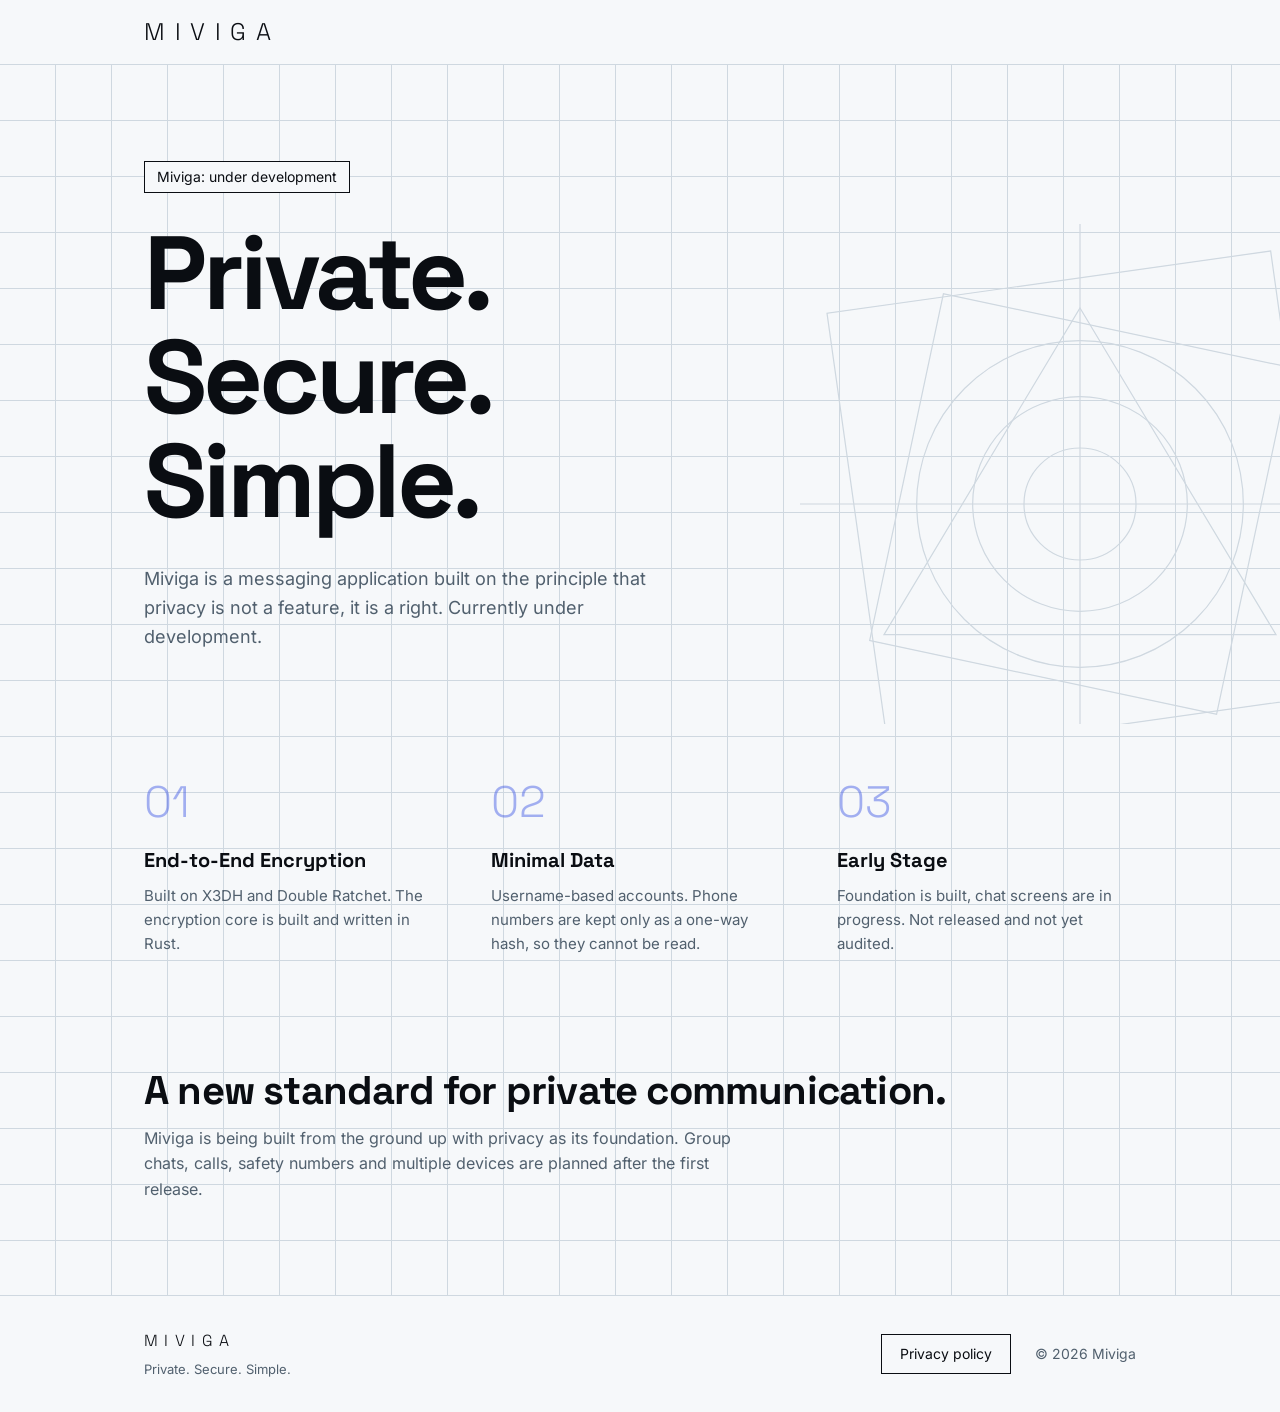
==== index.html @ 73d8e9f7 "Add Miviga coming soon page" ====
<!DOCTYPE html>
<html lang="en">
<head>
<meta charset="utf-8">
<meta name="viewport" content="width=device-width, initial-scale=1">
<title>Miviga: private messaging, in development</title>
<meta name="description" content="Miviga is a messaging application built on the principle that privacy is not a feature, it is a right. Currently under development.">
<link rel="icon" href="data:image/svg+xml,<svg xmlns=%22http://www.w3.org/2000/svg%22 viewBox=%220 0 100 100%22><text y=%22.9em%22 font-size=%2290%22>M</text></svg>">
<link rel="preload" href="fonts/space-grotesk.woff2" as="font" type="font/woff2" crossorigin>
<link rel="stylesheet" href="style.css">
</head>
<body>
<header><div class="wrap"><a class="logo" href="/">MIVIGA</a></div></header>
<main>
<div class="hero-bg">
<svg viewBox="0 0 600 600" aria-hidden="true">
<circle cx="300" cy="300" r="60"/><circle cx="300" cy="300" r="115"/><circle cx="300" cy="300" r="175"/>
<rect x="110" y="110" width="380" height="380" transform="rotate(12 300 300)"/>
<rect x="60" y="60" width="480" height="480" transform="rotate(-8 300 300)"/>
<path d="M300 90 L510 440 L90 440 Z"/>
<line x1="300" y1="0" x2="300" y2="600"/><line x1="0" y1="300" x2="600" y2="300"/>
</svg>
<div class="wrap hero">
<p class="badge">Miviga: under development</p>
<h1>Private.<br>Secure.<br>Simple.</h1>
<p class="lead">Miviga is a messaging application built on the principle that privacy is not a feature, it is a right. Currently under development.</p>
</div>
</div>

<section><div class="wrap">
<div class="cols">
<div class="col"><p class="num">01</p><h3>End-to-End Encryption</h3><p class="d">Built on X3DH and Double Ratchet. The encryption core is built and written in Rust.</p></div>
<div class="col"><p class="num">02</p><h3>Minimal Data</h3><p class="d">Username-based accounts. Phone numbers are kept only as a one-way hash, so they cannot be read.</p></div>
<div class="col"><p class="num">03</p><h3>Early Stage</h3><p class="d">Foundation is built, chat screens are in progress. Not released and not yet audited.</p></div>
</div>
</div></section>

<section><div class="wrap">
<h2>A new standard for private communication.</h2>
<p class="sub">Miviga is being built from the ground up with privacy as its foundation. Group chats, calls, safety numbers and multiple devices are planned after the first release.</p>
</div></section>
</main>
<footer><div class="wrap">
<div><a class="logo" href="/">MIVIGA</a><p class="foot-tag">Private. Secure. Simple.</p></div>
<span><a class="btn" href="privacy.html">Privacy policy</a> © 2026 Miviga</span>
</div></footer>
</body>
</html>
---- style.css ----
@font-face{font-family:"Inter";src:url(fonts/inter.woff2) format("woff2");font-weight:100 900;font-display:swap}
@font-face{font-family:"Space Grotesk";src:url(fonts/space-grotesk.woff2) format("woff2");font-weight:300 700;font-display:swap}
:root{--bg:#f6f8fa;--ink:#0a0d12;--muted:#51606e;--line:#cfd8e0;--accent:#3B55E6;--f:"Inter","Segoe UI",Arial,system-ui,sans-serif;--d:"Space Grotesk","Inter","Segoe UI",Arial,sans-serif;color-scheme:light}
*{box-sizing:border-box}
body{margin:0;background:var(--bg);color:var(--ink);font-family:var(--f);line-height:1.6}
.wrap{max-width:1040px;margin:0 auto;padding:0 24px}
header{border-bottom:1px solid var(--line);background:var(--bg)}
header .wrap{display:flex;align-items:center;height:64px}
.logo{font-family:var(--d);font-weight:300;font-size:24px;letter-spacing:.4em;color:var(--ink);text-decoration:none}
a{color:var(--accent)}
a:focus-visible{outline:2px solid var(--accent);outline-offset:3px}
main{background-image:linear-gradient(var(--line) 1px,transparent 1px),linear-gradient(90deg,var(--line) 1px,transparent 1px);background-size:56px 56px;background-position:-1px -1px;overflow:hidden}
.hero-bg{position:relative;overflow:hidden}
.hero-bg svg{position:absolute;right:-80px;bottom:-60px;width:560px;height:560px;fill:none;stroke:var(--line);stroke-width:1.3;pointer-events:none}
.hero{position:relative;padding:96px 24px 72px}
h1{font-family:var(--d);font-size:clamp(48px,10vw,104px);line-height:1;letter-spacing:-.04em;margin:0 0 32px;font-weight:700}
.lead{max-width:560px;font-size:18px;color:var(--muted);margin:0}
.badge{display:inline-block;border:1px solid var(--ink);padding:4px 12px;font-size:14px;margin:0 0 28px;background:var(--bg)}
section{padding:56px 0}
h2{font-family:var(--d);font-size:clamp(28px,4vw,40px);letter-spacing:-.02em;line-height:1.15;margin:0 0 12px}
.sub{color:var(--muted);max-width:620px;margin:0 0 36px}
.cols{display:grid;grid-template-columns:repeat(3,1fr);gap:48px}
.col h3{font-family:var(--d);margin:0 0 8px;font-size:20px}
.num{font-family:var(--d);font-size:44px;font-weight:300;line-height:1;margin:0 0 20px;color:var(--accent);opacity:.45}
.col .d{color:var(--muted);font-size:15px;margin:0}
footer{border-top:1px solid var(--line);padding:32px 0;color:var(--muted);font-size:14px;background:var(--bg)}
footer .wrap{display:flex;flex-wrap:wrap;gap:16px;justify-content:space-between;align-items:center}
footer .wrap>span{display:flex;align-items:center;flex-wrap:wrap;gap:8px}
footer .logo{font-size:16px}
.foot-tag{font-size:13px;margin:6px 0 0;color:var(--muted)}
.btn{display:inline-block;border:1px solid var(--ink);color:var(--ink);text-decoration:none;padding:8px 18px;font-size:14px;margin-right:16px;background:var(--bg)}
.btn:hover{background:var(--ink);color:var(--bg)}
.btn:focus-visible{outline:2px solid var(--accent);outline-offset:3px}
.doc{padding:64px 24px;max-width:720px}
.doc h1{font-size:clamp(34px,6vw,52px);letter-spacing:-.03em;margin-bottom:8px}
.doc h2{font-size:22px;margin:36px 0 8px}
.doc p,.doc li{color:var(--muted)}
@media (max-width:760px){.cols{grid-template-columns:1fr;gap:32px}.hero{padding:56px 24px 48px}.hero-bg svg{width:360px;height:360px;right:-100px}}
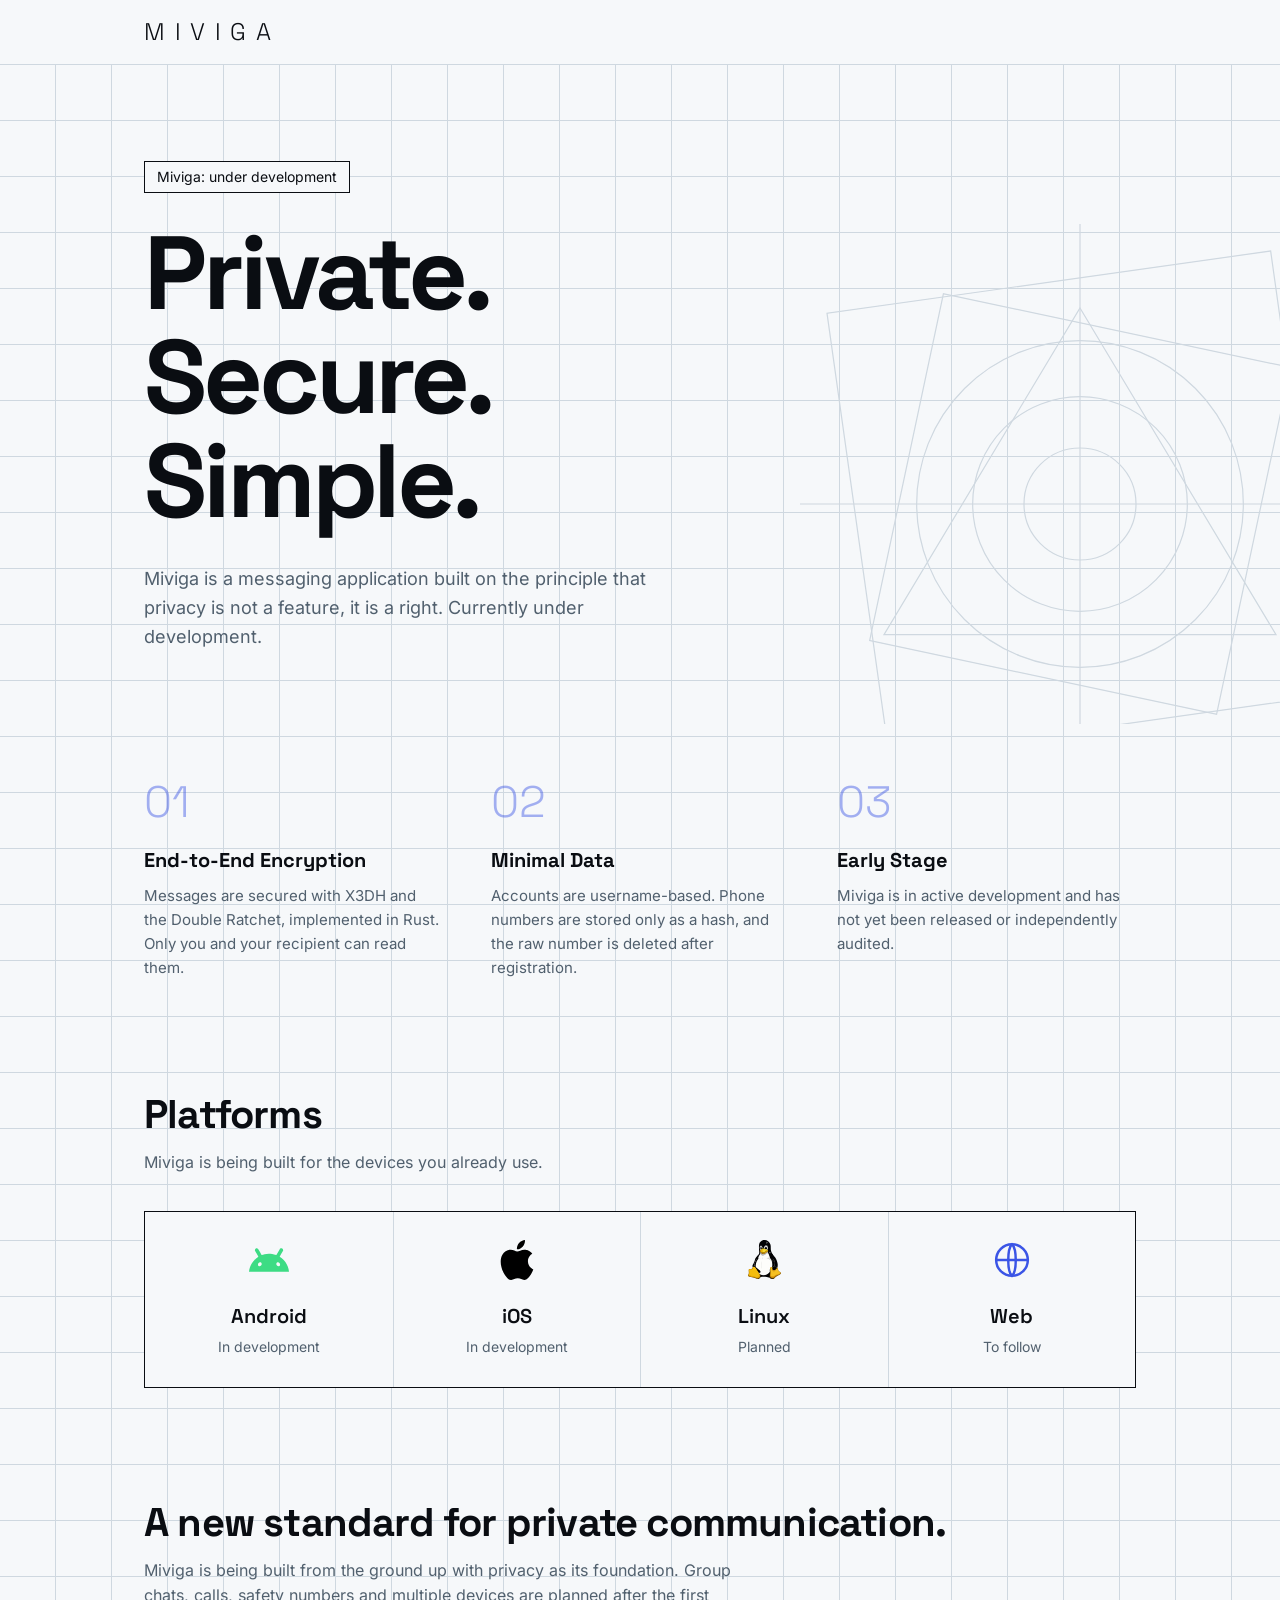
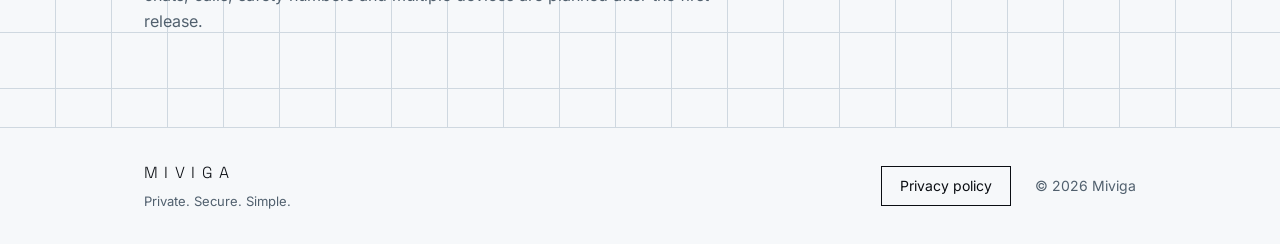
==== commit 9b21c1f3: "Miviga website" ====
--- a/index.html
+++ b/index.html
@@ -29,10 +29,33 @@
 
 <section><div class="wrap">
 <div class="cols">
-<div class="col"><p class="num">01</p><h3>End-to-End Encryption</h3><p class="d">Built on X3DH and Double Ratchet. The encryption core is built and written in Rust.</p></div>
-<div class="col"><p class="num">02</p><h3>Minimal Data</h3><p class="d">Username-based accounts. Phone numbers are kept only as a one-way hash, so they cannot be read.</p></div>
-<div class="col"><p class="num">03</p><h3>Early Stage</h3><p class="d">Foundation is built, chat screens are in progress. Not released and not yet audited.</p></div>
+<div class="col"><p class="num">01</p><h3>End-to-End Encryption</h3><p class="d">Messages are secured with X3DH and the Double Ratchet, implemented in Rust. Only you and your recipient can read them.</p></div>
+<div class="col"><p class="num">02</p><h3>Minimal Data</h3><p class="d">Accounts are username-based. Phone numbers are stored only as a hash, and the raw number is deleted after registration.</p></div>
+<div class="col"><p class="num">03</p><h3>Early Stage</h3><p class="d">Miviga is in active development and has not yet been released or independently audited.</p></div>
 </div>
+</div></section>
+
+<section><div class="wrap">
+<h2>Platforms</h2>
+<p class="sub">Miviga is being built for the devices you already use.</p>
+<ul class="platforms">
+<li>
+<svg class="android" viewBox="0 0 24 24" role="img" aria-label="Android"><path d="M18.4395 5.5586c-.675 1.1664-1.352 2.3318-2.0274 3.498-.0366-.0155-.0742-.0286-.1113-.043-1.8249-.6957-3.484-.8-4.42-.787-1.8551.0185-3.3544.4643-4.2597.8203-.084-.1494-1.7526-3.021-2.0215-3.4864a1.1451 1.1451 0 0 0-.1406-.1914c-.3312-.364-.9054-.4859-1.379-.203-.475.282-.7136.9361-.3886 1.5019 1.9466 3.3696-.0966-.2158 1.9473 3.3593.0172.031-.4946.2642-1.3926 1.0177C2.8987 12.176.452 14.772 0 18.9902h24c-.119-1.1108-.3686-2.099-.7461-3.0683-.7438-1.9118-1.8435-3.2928-2.7402-4.1836a12.1048 12.1048 0 0 0-2.1309-1.6875c.6594-1.122 1.312-2.2559 1.9649-3.3848.2077-.3615.1886-.7956-.0079-1.1191a1.1001 1.1001 0 0 0-.8515-.5332c-.5225-.0536-.9392.3128-1.0488.5449zm-.0391 8.461c.3944.5926.324 1.3306-.1563 1.6503-.4799.3197-1.188.0985-1.582-.4941-.3944-.5927-.324-1.3307.1563-1.6504.4727-.315 1.1812-.1086 1.582.4941zM7.207 13.5273c.4803.3197.5506 1.0577.1563 1.6504-.394.5926-1.1038.8138-1.584.4941-.48-.3197-.5503-1.0577-.1563-1.6504.4008-.6021 1.1087-.8106 1.584-.4941z"/></svg>
+<span class="p-name">Android</span><span class="p-status">In development</span>
+</li>
+<li>
+<svg class="apple" viewBox="0 0 24 24" role="img" aria-label="iOS"><path d="M12.152 6.896c-.948 0-2.415-1.078-3.96-1.04-2.04.027-3.91 1.183-4.961 3.014-2.117 3.675-.546 9.103 1.519 12.09 1.013 1.454 2.208 3.09 3.792 3.039 1.52-.065 2.09-.987 3.935-.987 1.831 0 2.35.987 3.96.948 1.637-.026 2.676-1.48 3.676-2.948 1.156-1.688 1.636-3.325 1.662-3.415-.039-.013-3.182-1.221-3.22-4.857-.026-3.04 2.48-4.494 2.597-4.559-1.429-2.09-3.623-2.324-4.39-2.376-2-.156-3.675 1.09-4.61 1.09zM15.53 3.83c.843-1.012 1.4-2.427 1.245-3.83-1.207.052-2.662.805-3.532 1.818-.78.896-1.454 2.338-1.273 3.714 1.338.104 2.715-.688 3.559-1.701"/></svg>
+<span class="p-name">iOS</span><span class="p-status">In development</span>
+</li>
+<li>
+<img class="tux" src="[data-uri]" alt="Linux" width="34" height="40">
+<span class="p-name">Linux</span><span class="p-status">Planned</span>
+</li>
+<li class="later">
+<svg class="stroke" viewBox="0 0 24 24" role="img" aria-label="Web"><circle cx="12" cy="12" r="9.5"/><path d="M2.5 12h19M12 2.5c3 3 3 16.5 0 19M12 2.5c-3 3-3 16.5 0 19"/></svg>
+<span class="p-name">Web</span><span class="p-status">To follow</span>
+</li>
+</ul>
 </div></section>
 
 <section><div class="wrap">
--- a/style.css
+++ b/style.css
@@ -23,6 +23,16 @@
 .col h3{font-family:var(--d);margin:0 0 8px;font-size:20px}
 .num{font-family:var(--d);font-size:44px;font-weight:300;line-height:1;margin:0 0 20px;color:var(--accent);opacity:.45}
 .col .d{color:var(--muted);font-size:15px;margin:0}
+.platforms{list-style:none;margin:0;padding:0;display:grid;grid-template-columns:repeat(4,1fr);border:1px solid var(--ink);background:var(--bg)}
+.platforms li{display:flex;flex-direction:column;align-items:center;text-align:center;gap:4px;padding:28px 24px;border-left:1px solid var(--line)}
+.platforms li:first-child{border-left:0}
+.platforms svg,.platforms img{width:40px;height:40px;margin-bottom:16px}
+.platforms img.tux{width:auto;height:40px}
+.platforms svg.android{fill:#3DDC84}
+.platforms svg.apple{fill:#000}
+.platforms svg.stroke{fill:none;stroke:var(--accent);stroke-width:1.5;stroke-linecap:round}
+.p-name{font-family:var(--d);font-size:20px;font-weight:600}
+.p-status{font-size:14px;color:var(--muted)}
 footer{border-top:1px solid var(--line);padding:32px 0;color:var(--muted);font-size:14px;background:var(--bg)}
 footer .wrap{display:flex;flex-wrap:wrap;gap:16px;justify-content:space-between;align-items:center}
 footer .wrap>span{display:flex;align-items:center;flex-wrap:wrap;gap:8px}
@@ -35,4 +45,4 @@
 .doc h1{font-size:clamp(34px,6vw,52px);letter-spacing:-.03em;margin-bottom:8px}
 .doc h2{font-size:22px;margin:36px 0 8px}
 .doc p,.doc li{color:var(--muted)}
-@media (max-width:760px){.cols{grid-template-columns:1fr;gap:32px}.hero{padding:56px 24px 48px}.hero-bg svg{width:360px;height:360px;right:-100px}}+@media (max-width:760px){.cols{grid-template-columns:1fr;gap:32px}.hero{padding:56px 24px 48px}.hero-bg svg{width:360px;height:360px;right:-100px}.platforms{grid-template-columns:repeat(2,1fr)}.platforms li:nth-child(odd){border-left:0}.platforms li:nth-child(n+3){border-top:1px solid var(--line)}}.doc a{text-decoration:none}
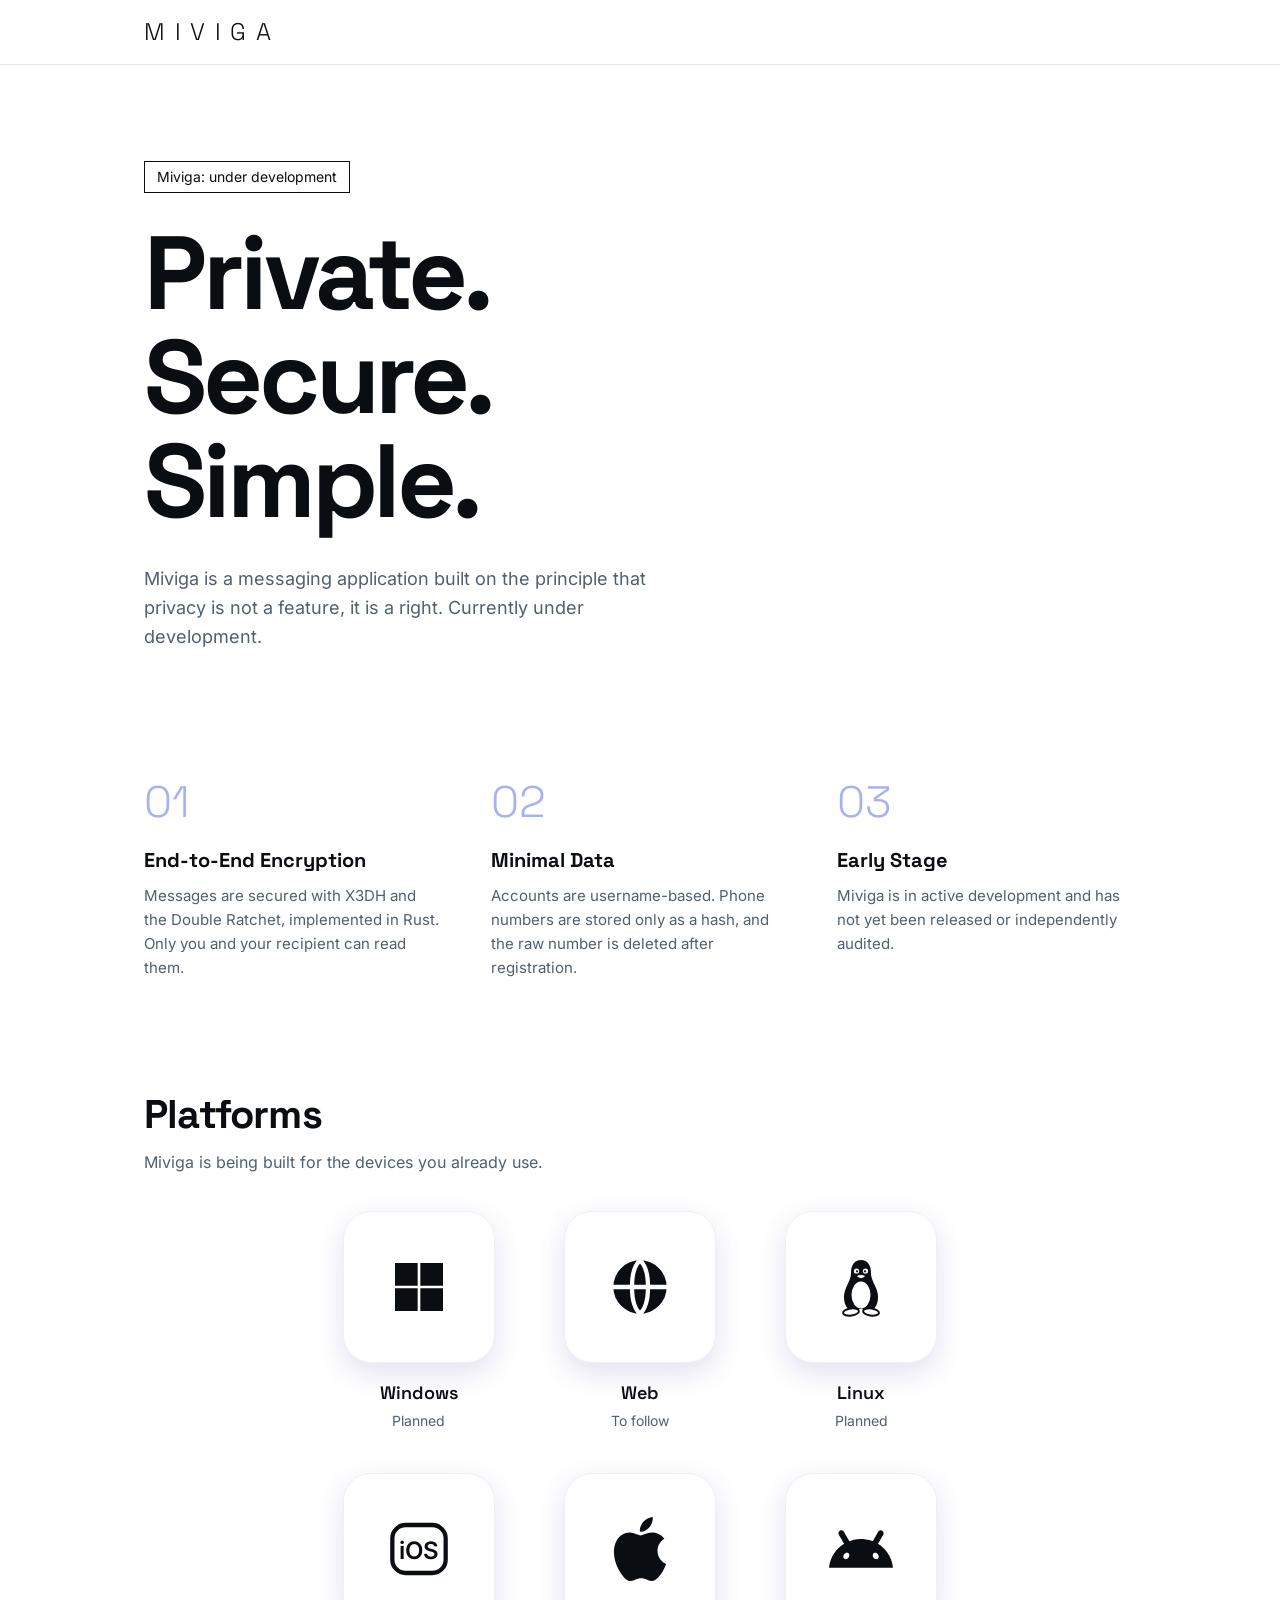
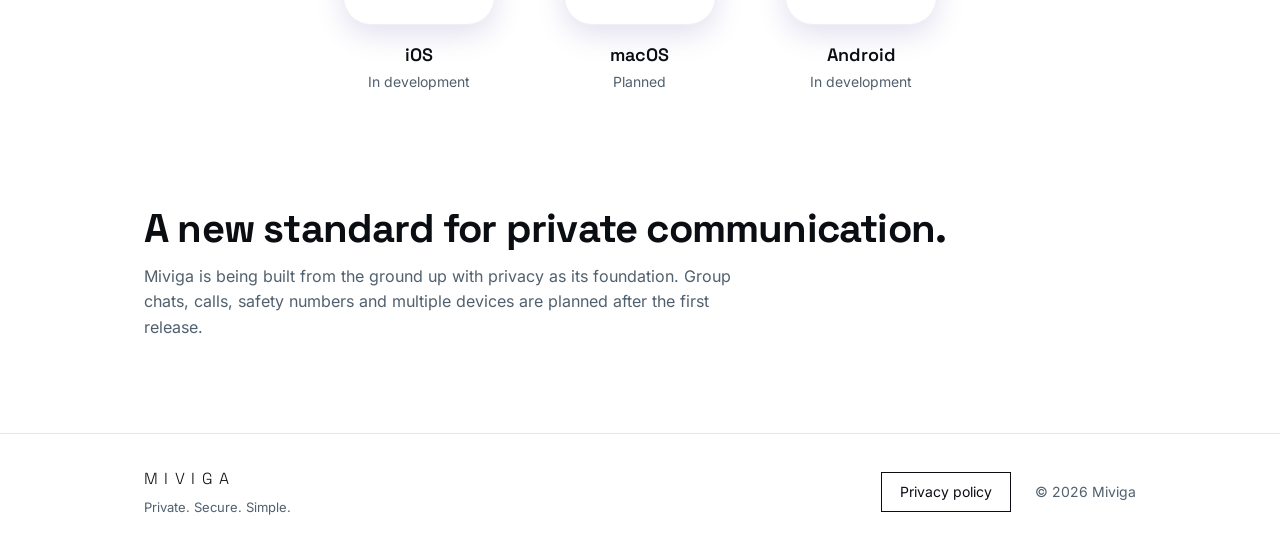
==== commit e4fa3ded: "Update platforms section, dark/light mode" ====
--- a/index.html
+++ b/index.html
@@ -13,13 +13,6 @@
 <header><div class="wrap"><a class="logo" href="/">MIVIGA</a></div></header>
 <main>
 <div class="hero-bg">
-<svg viewBox="0 0 600 600" aria-hidden="true">
-<circle cx="300" cy="300" r="60"/><circle cx="300" cy="300" r="115"/><circle cx="300" cy="300" r="175"/>
-<rect x="110" y="110" width="380" height="380" transform="rotate(12 300 300)"/>
-<rect x="60" y="60" width="480" height="480" transform="rotate(-8 300 300)"/>
-<path d="M300 90 L510 440 L90 440 Z"/>
-<line x1="300" y1="0" x2="300" y2="600"/><line x1="0" y1="300" x2="600" y2="300"/>
-</svg>
 <div class="wrap hero">
 <p class="badge">Miviga: under development</p>
 <h1>Private.<br>Secure.<br>Simple.</h1>
@@ -40,20 +33,38 @@
 <p class="sub">Miviga is being built for the devices you already use.</p>
 <ul class="platforms">
 <li>
-<svg class="android" viewBox="0 0 24 24" role="img" aria-label="Android"><path d="M18.4395 5.5586c-.675 1.1664-1.352 2.3318-2.0274 3.498-.0366-.0155-.0742-.0286-.1113-.043-1.8249-.6957-3.484-.8-4.42-.787-1.8551.0185-3.3544.4643-4.2597.8203-.084-.1494-1.7526-3.021-2.0215-3.4864a1.1451 1.1451 0 0 0-.1406-.1914c-.3312-.364-.9054-.4859-1.379-.203-.475.282-.7136.9361-.3886 1.5019 1.9466 3.3696-.0966-.2158 1.9473 3.3593.0172.031-.4946.2642-1.3926 1.0177C2.8987 12.176.452 14.772 0 18.9902h24c-.119-1.1108-.3686-2.099-.7461-3.0683-.7438-1.9118-1.8435-3.2928-2.7402-4.1836a12.1048 12.1048 0 0 0-2.1309-1.6875c.6594-1.122 1.312-2.2559 1.9649-3.3848.2077-.3615.1886-.7956-.0079-1.1191a1.1001 1.1001 0 0 0-.8515-.5332c-.5225-.0536-.9392.3128-1.0488.5449zm-.0391 8.461c.3944.5926.324 1.3306-.1563 1.6503-.4799.3197-1.188.0985-1.582-.4941-.3944-.5927-.324-1.3307.1563-1.6504.4727-.315 1.1812-.1086 1.582.4941zM7.207 13.5273c.4803.3197.5506 1.0577.1563 1.6504-.394.5926-1.1038.8138-1.584.4941-.48-.3197-.5503-1.0577-.1563-1.6504.4008-.6021 1.1087-.8106 1.584-.4941z"/></svg>
-<span class="p-name">Android</span><span class="p-status">In development</span>
+<div class="tile"><svg viewBox="0 0 24 24" role="img" aria-label="Windows"><path d="M3 3h8.5v8.5H3zM12.5 3H21v8.5h-8.5zM3 12.5h8.5V21H3zM12.5 12.5H21V21h-8.5z"/></svg></div>
+<span class="p-name">Windows</span><span class="p-status">Planned</span>
 </li>
 <li>
-<svg class="apple" viewBox="0 0 24 24" role="img" aria-label="iOS"><path d="M12.152 6.896c-.948 0-2.415-1.078-3.96-1.04-2.04.027-3.91 1.183-4.961 3.014-2.117 3.675-.546 9.103 1.519 12.09 1.013 1.454 2.208 3.09 3.792 3.039 1.52-.065 2.09-.987 3.935-.987 1.831 0 2.35.987 3.96.948 1.637-.026 2.676-1.48 3.676-2.948 1.156-1.688 1.636-3.325 1.662-3.415-.039-.013-3.182-1.221-3.22-4.857-.026-3.04 2.48-4.494 2.597-4.559-1.429-2.09-3.623-2.324-4.39-2.376-2-.156-3.675 1.09-4.61 1.09zM15.53 3.83c.843-1.012 1.4-2.427 1.245-3.83-1.207.052-2.662.805-3.532 1.818-.78.896-1.454 2.338-1.273 3.714 1.338.104 2.715-.688 3.559-1.701"/></svg>
+<div class="tile"><svg viewBox="0 0 24 24" role="img" aria-label="Web"><circle cx="12" cy="12" r="10"/><path class="cut" d="M2 12h20M12 2c-4 3.5-4 16.5 0 20M12 2c4 3.5 4 16.5 0 20"/></svg></div>
+<span class="p-name">Web</span><span class="p-status">To follow</span>
+</li>
+<li>
+<div class="tile"><svg viewBox="0 0 64 64" role="img" aria-label="Linux">
+<path d="M32 5C25 5 22 11 22 18C22 23 20 26 17 33C14 40 14 48 19 54L45 54C50 48 50 40 47 33C44 26 42 23 42 18C42 11 39 5 32 5Z"/>
+<ellipse cx="32" cy="40" rx="9.5" ry="13.5" style="fill:var(--tile)"/>
+<circle cx="27.5" cy="16" r="2.6" style="fill:var(--tile)"/>
+<circle cx="36.5" cy="16" r="2.6" style="fill:var(--tile)"/>
+<circle cx="28" cy="16.3" r="1.1"/>
+<circle cx="36" cy="16.3" r="1.1"/>
+<path d="M27 21Q32 18 37 21Q32 26.5 27 21Z" style="fill:var(--tile);stroke:var(--ink);stroke-width:1.2"/>
+<ellipse cx="22" cy="57" rx="8" ry="3.6" transform="rotate(-8 22 57)" style="fill:var(--tile);stroke:var(--ink);stroke-width:2"/>
+<ellipse cx="42" cy="57" rx="8" ry="3.6" transform="rotate(8 42 57)" style="fill:var(--tile);stroke:var(--ink);stroke-width:2"/>
+</svg></div>
+<span class="p-name">Linux</span><span class="p-status">Planned</span>
+</li>
+<li>
+<div class="tile"><svg viewBox="0 0 24 24" role="img" aria-label="iOS"><rect class="ring" x="2" y="3" width="20" height="18" rx="5"/><text x="12" y="15.6" text-anchor="middle" font-size="9" font-weight="600" font-family="Inter,Arial,sans-serif">iOS</text></svg></div>
 <span class="p-name">iOS</span><span class="p-status">In development</span>
 </li>
 <li>
-<img class="tux" src="[data-uri]" alt="Linux" width="34" height="40">
-<span class="p-name">Linux</span><span class="p-status">Planned</span>
+<div class="tile"><svg viewBox="0 0 24 24" role="img" aria-label="macOS"><path d="M12.152 6.896c-.948 0-2.415-1.078-3.96-1.04-2.04.027-3.91 1.183-4.961 3.014-2.117 3.675-.546 9.103 1.519 12.09 1.013 1.454 2.208 3.09 3.792 3.039 1.52-.065 2.09-.987 3.935-.987 1.831 0 2.35.987 3.96.948 1.637-.026 2.676-1.48 3.676-2.948 1.156-1.688 1.636-3.325 1.662-3.415-.039-.013-3.182-1.221-3.22-4.857-.026-3.04 2.48-4.494 2.597-4.559-1.429-2.09-3.623-2.324-4.39-2.376-2-.156-3.675 1.09-4.61 1.09zM15.53 3.83c.843-1.012 1.4-2.427 1.245-3.83-1.207.052-2.662.805-3.532 1.818-.78.896-1.454 2.338-1.273 3.714 1.338.104 2.715-.688 3.559-1.701"/></svg></div>
+<span class="p-name">macOS</span><span class="p-status">Planned</span>
 </li>
-<li class="later">
-<svg class="stroke" viewBox="0 0 24 24" role="img" aria-label="Web"><circle cx="12" cy="12" r="9.5"/><path d="M2.5 12h19M12 2.5c3 3 3 16.5 0 19M12 2.5c-3 3-3 16.5 0 19"/></svg>
-<span class="p-name">Web</span><span class="p-status">To follow</span>
+<li>
+<div class="tile"><svg viewBox="0 0 24 24" role="img" aria-label="Android"><path d="M18.4395 5.5586c-.675 1.1664-1.352 2.3318-2.0274 3.498-.0366-.0155-.0742-.0286-.1113-.043-1.8249-.6957-3.484-.8-4.42-.787-1.8551.0185-3.3544.4643-4.2597.8203-.084-.1494-1.7526-3.021-2.0215-3.4864a1.1451 1.1451 0 0 0-.1406-.1914c-.3312-.364-.9054-.4859-1.379-.203-.475.282-.7136.9361-.3886 1.5019 1.9466 3.3696-.0966-.2158 1.9473 3.3593.0172.031-.4946.2642-1.3926 1.0177C2.8987 12.176.452 14.772 0 18.9902h24c-.119-1.1108-.3686-2.099-.7461-3.0683-.7438-1.9118-1.8435-3.2928-2.7402-4.1836a12.1048 12.1048 0 0 0-2.1309-1.6875c.6594-1.122 1.312-2.2559 1.9649-3.3848.2077-.3615.1886-.7956-.0079-1.1191a1.1001 1.1001 0 0 0-.8515-.5332c-.5225-.0536-.9392.3128-1.0488.5449zm-.0391 8.461c.3944.5926.324 1.3306-.1563 1.6503-.4799.3197-1.188.0985-1.582-.4941-.3944-.5927-.324-1.3307.1563-1.6504.4727-.315 1.1812-.1086 1.582.4941zM7.207 13.5273c.4803.3197.5506 1.0577.1563 1.6504-.394.5926-1.1038.8138-1.584.4941-.48-.3197-.5503-1.0577-.1563-1.6504.4008-.6021 1.1087-.8106 1.584-.4941z"/></svg></div>
+<span class="p-name">Android</span><span class="p-status">In development</span>
 </li>
 </ul>
 </div></section>
--- a/style.css
+++ b/style.css
@@ -1,6 +1,20 @@
 @font-face{font-family:"Inter";src:url(fonts/inter.woff2) format("woff2");font-weight:100 900;font-display:swap}
 @font-face{font-family:"Space Grotesk";src:url(fonts/space-grotesk.woff2) format("woff2");font-weight:300 700;font-display:swap}
-:root{--bg:#f6f8fa;--ink:#0a0d12;--muted:#51606e;--line:#cfd8e0;--accent:#3B55E6;--f:"Inter","Segoe UI",Arial,system-ui,sans-serif;--d:"Space Grotesk","Inter","Segoe UI",Arial,sans-serif;color-scheme:light}
+
+:root{
+  --bg:#ffffff;--ink:#0a0d12;--muted:#51606e;--line:#e3e8ee;--accent:#3B55E6;
+  --tile:#ffffff;--tile-shadow:0 10px 28px rgba(80,70,160,.16);--tile-border:#eef0f5;
+  --f:"Inter","Segoe UI",Arial,system-ui,sans-serif;
+  --d:"Space Grotesk","Inter","Segoe UI",Arial,sans-serif;
+  color-scheme:light dark;
+}
+@media (prefers-color-scheme:dark){
+  :root{
+    --bg:#0b0e13;--ink:#f2f5f8;--muted:#9aa7b4;--line:#242c36;--accent:#7b90ff;
+    --tile:#161b23;--tile-shadow:0 10px 28px rgba(0,0,0,.55);--tile-border:#262e39;
+  }
+}
+
 *{box-sizing:border-box}
 body{margin:0;background:var(--bg);color:var(--ink);font-family:var(--f);line-height:1.6}
 .wrap{max-width:1040px;margin:0 auto;padding:0 24px}
@@ -9,30 +23,40 @@
 .logo{font-family:var(--d);font-weight:300;font-size:24px;letter-spacing:.4em;color:var(--ink);text-decoration:none}
 a{color:var(--accent)}
 a:focus-visible{outline:2px solid var(--accent);outline-offset:3px}
-main{background-image:linear-gradient(var(--line) 1px,transparent 1px),linear-gradient(90deg,var(--line) 1px,transparent 1px);background-size:56px 56px;background-position:-1px -1px;overflow:hidden}
-.hero-bg{position:relative;overflow:hidden}
-.hero-bg svg{position:absolute;right:-80px;bottom:-60px;width:560px;height:560px;fill:none;stroke:var(--line);stroke-width:1.3;pointer-events:none}
-.hero{position:relative;padding:96px 24px 72px}
+
+main{background:var(--bg)}
+.hero{padding:96px 24px 72px}
 h1{font-family:var(--d);font-size:clamp(48px,10vw,104px);line-height:1;letter-spacing:-.04em;margin:0 0 32px;font-weight:700}
 .lead{max-width:560px;font-size:18px;color:var(--muted);margin:0}
 .badge{display:inline-block;border:1px solid var(--ink);padding:4px 12px;font-size:14px;margin:0 0 28px;background:var(--bg)}
+
 section{padding:56px 0}
 h2{font-family:var(--d);font-size:clamp(28px,4vw,40px);letter-spacing:-.02em;line-height:1.15;margin:0 0 12px}
 .sub{color:var(--muted);max-width:620px;margin:0 0 36px}
+
 .cols{display:grid;grid-template-columns:repeat(3,1fr);gap:48px}
 .col h3{font-family:var(--d);margin:0 0 8px;font-size:20px}
 .num{font-family:var(--d);font-size:44px;font-weight:300;line-height:1;margin:0 0 20px;color:var(--accent);opacity:.45}
 .col .d{color:var(--muted);font-size:15px;margin:0}
-.platforms{list-style:none;margin:0;padding:0;display:grid;grid-template-columns:repeat(4,1fr);border:1px solid var(--ink);background:var(--bg)}
-.platforms li{display:flex;flex-direction:column;align-items:center;text-align:center;gap:4px;padding:28px 24px;border-left:1px solid var(--line)}
-.platforms li:first-child{border-left:0}
-.platforms svg,.platforms img{width:40px;height:40px;margin-bottom:16px}
-.platforms img.tux{width:auto;height:40px}
-.platforms svg.android{fill:#3DDC84}
-.platforms svg.apple{fill:#000}
-.platforms svg.stroke{fill:none;stroke:var(--accent);stroke-width:1.5;stroke-linecap:round}
-.p-name{font-family:var(--d);font-size:20px;font-weight:600}
+
+/* Platforms: rounded cards (centered) */
+.platforms{list-style:none;margin:0 auto;padding:0;display:grid;grid-template-columns:repeat(3,1fr);gap:40px 24px;max-width:640px;justify-items:center}
+.platforms li{display:flex;flex-direction:column;align-items:center;text-align:center;gap:2px;width:100%}
+.tile{width:100%;max-width:152px;aspect-ratio:1;display:flex;align-items:center;justify-content:center;background:var(--tile);border:1px solid var(--tile-border);border-radius:28px;box-shadow:var(--tile-shadow);margin:0 auto 14px}
+.tile svg{width:64px;height:64px;fill:var(--ink)}
+.tile svg .cut{fill:none;stroke:var(--tile);stroke-width:1.6;stroke-linecap:round}
+.tile svg .ring{fill:none;stroke:var(--ink);stroke-width:1.6}
+.tile svg text{fill:var(--ink);stroke:none}
+
+/* Linux (Tux): single colour like other icons */
+.tile img.tux{height:68px;width:auto;filter:grayscale(1) contrast(1.6)}
+@media (prefers-color-scheme:dark){
+  .tile img.tux{filter:grayscale(1) contrast(1.6) invert(1)}
+}
+
+.p-name{font-family:var(--d);font-size:18px;font-weight:600}
 .p-status{font-size:14px;color:var(--muted)}
+
 footer{border-top:1px solid var(--line);padding:32px 0;color:var(--muted);font-size:14px;background:var(--bg)}
 footer .wrap{display:flex;flex-wrap:wrap;gap:16px;justify-content:space-between;align-items:center}
 footer .wrap>span{display:flex;align-items:center;flex-wrap:wrap;gap:8px}
@@ -41,8 +65,17 @@
 .btn{display:inline-block;border:1px solid var(--ink);color:var(--ink);text-decoration:none;padding:8px 18px;font-size:14px;margin-right:16px;background:var(--bg)}
 .btn:hover{background:var(--ink);color:var(--bg)}
 .btn:focus-visible{outline:2px solid var(--accent);outline-offset:3px}
+
 .doc{padding:64px 24px;max-width:720px}
 .doc h1{font-size:clamp(34px,6vw,52px);letter-spacing:-.03em;margin-bottom:8px}
 .doc h2{font-size:22px;margin:36px 0 8px}
 .doc p,.doc li{color:var(--muted)}
-@media (max-width:760px){.cols{grid-template-columns:1fr;gap:32px}.hero{padding:56px 24px 48px}.hero-bg svg{width:360px;height:360px;right:-100px}.platforms{grid-template-columns:repeat(2,1fr)}.platforms li:nth-child(odd){border-left:0}.platforms li:nth-child(n+3){border-top:1px solid var(--line)}}.doc a{text-decoration:none}
+.doc a{text-decoration:none}
+
+@media (max-width:760px){
+  .cols{grid-template-columns:1fr;gap:32px}
+  .hero{padding:56px 24px 48px}
+  .platforms{gap:28px 16px}
+  .tile svg{width:48px;height:48px}
+  .tile img.tux{height:52px}
+}
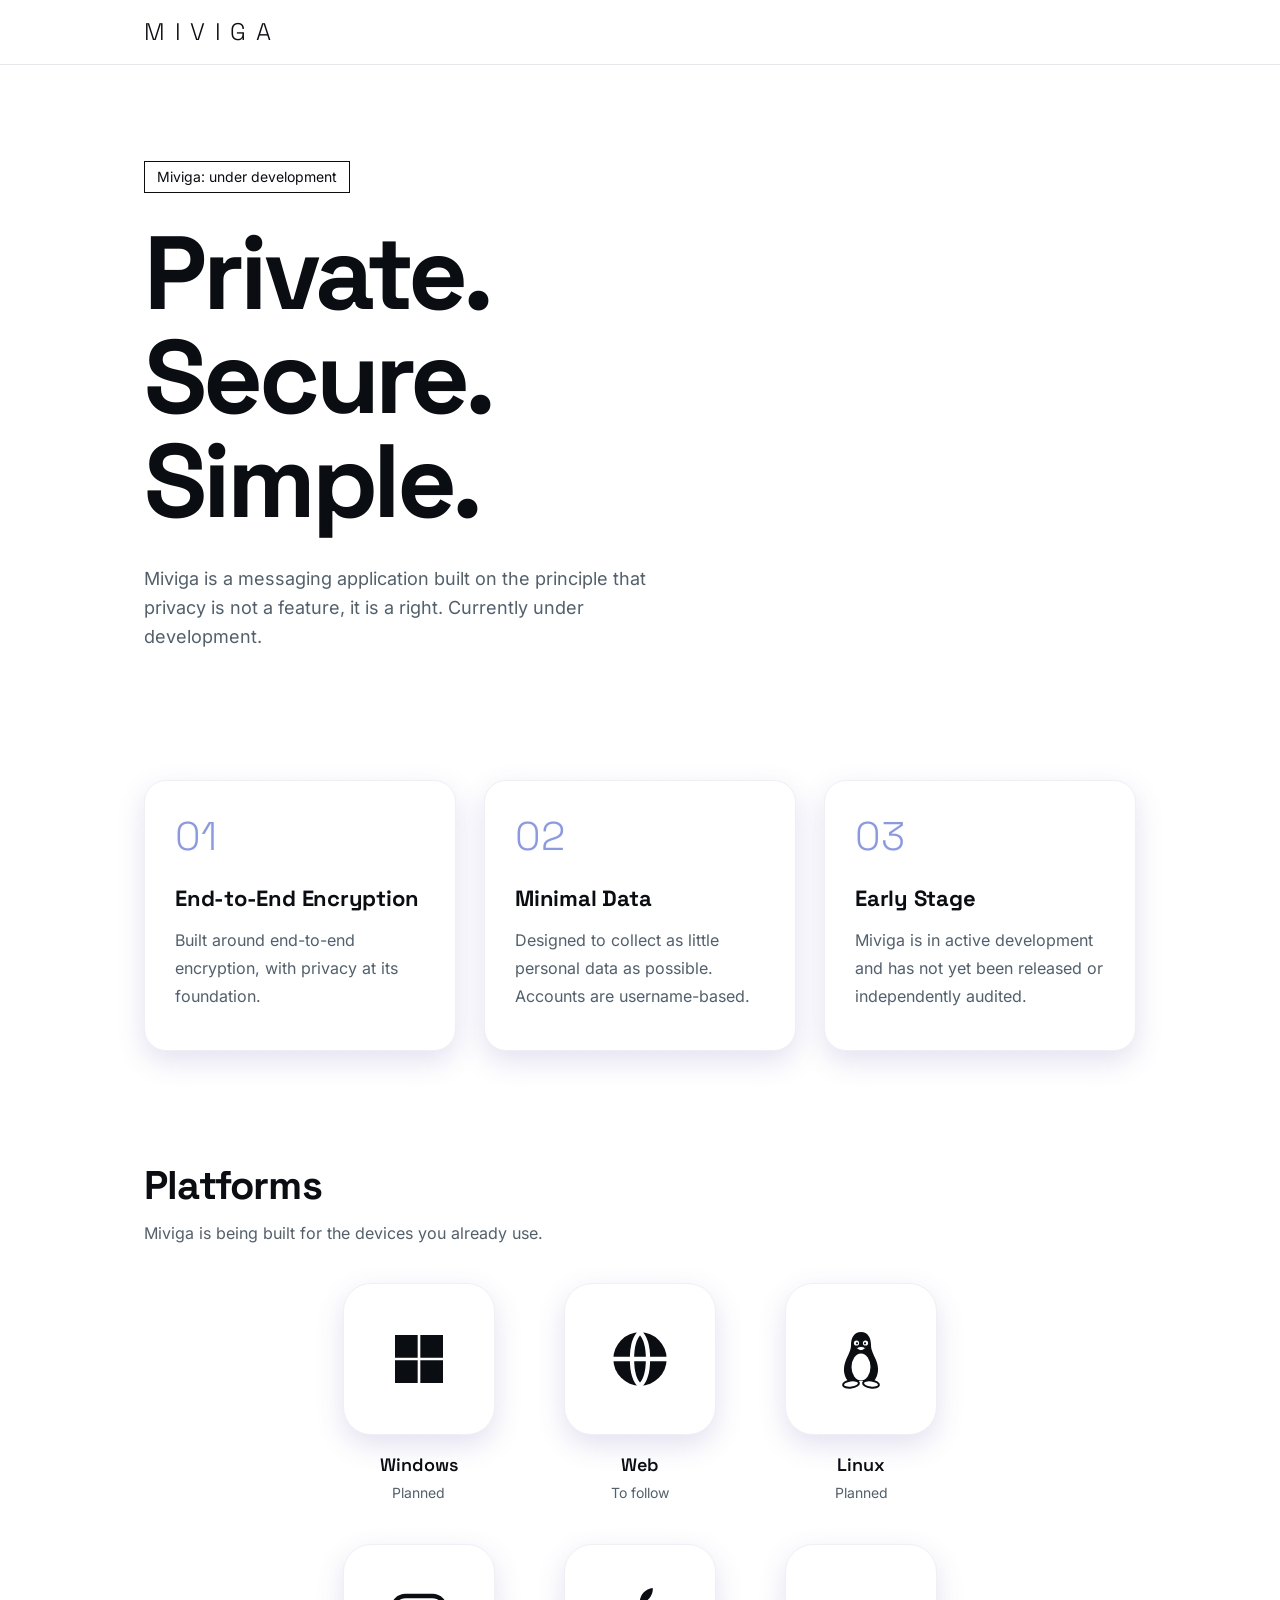
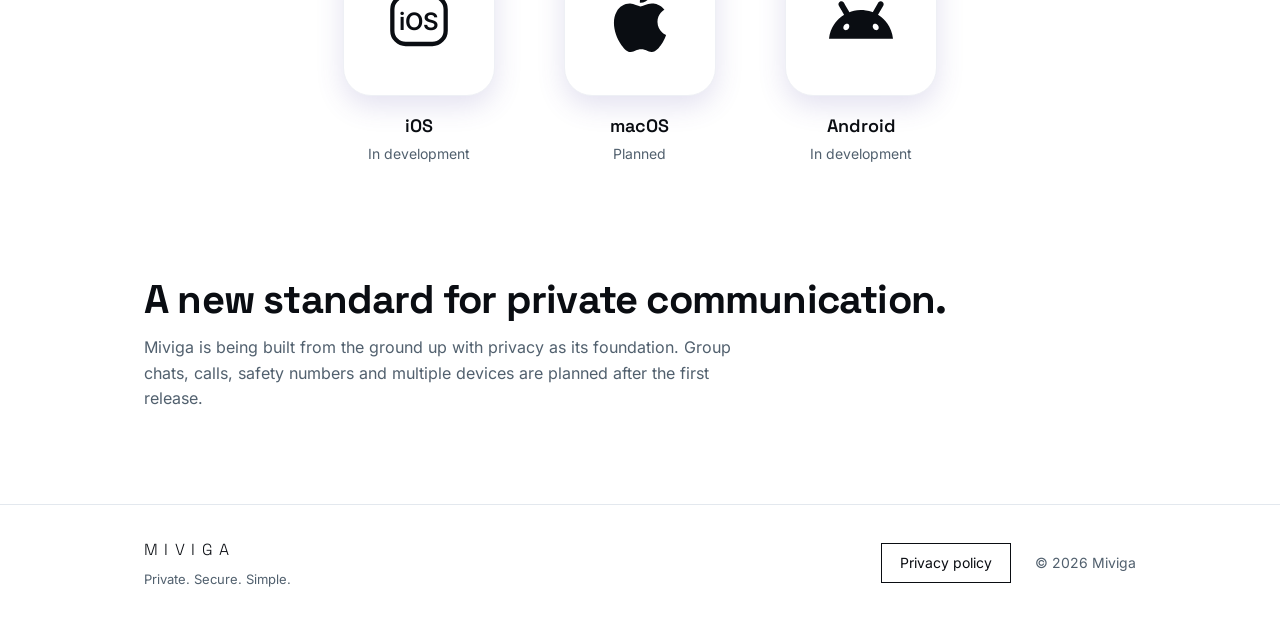
==== commit 3b7a4bf3: "Improve feature cards and use safer wording for encryption and data claims" ====
--- a/index.html
+++ b/index.html
@@ -22,8 +22,8 @@
 
 <section><div class="wrap">
 <div class="cols">
-<div class="col"><p class="num">01</p><h3>End-to-End Encryption</h3><p class="d">Messages are secured with X3DH and the Double Ratchet, implemented in Rust. Only you and your recipient can read them.</p></div>
-<div class="col"><p class="num">02</p><h3>Minimal Data</h3><p class="d">Accounts are username-based. Phone numbers are stored only as a hash, and the raw number is deleted after registration.</p></div>
+<div class="col"><p class="num">01</p><h3>End-to-End Encryption</h3><p class="d">Built around end-to-end encryption, with privacy at its foundation.</p></div>
+<div class="col"><p class="num">02</p><h3>Minimal Data</h3><p class="d">Designed to collect as little personal data as possible. Accounts are username-based.</p></div>
 <div class="col"><p class="num">03</p><h3>Early Stage</h3><p class="d">Miviga is in active development and has not yet been released or independently audited.</p></div>
 </div>
 </div></section>
--- a/style.css
+++ b/style.css
@@ -34,10 +34,12 @@
 h2{font-family:var(--d);font-size:clamp(28px,4vw,40px);letter-spacing:-.02em;line-height:1.15;margin:0 0 12px}
 .sub{color:var(--muted);max-width:620px;margin:0 0 36px}
 
-.cols{display:grid;grid-template-columns:repeat(3,1fr);gap:48px}
-.col h3{font-family:var(--d);margin:0 0 8px;font-size:20px}
-.num{font-family:var(--d);font-size:44px;font-weight:300;line-height:1;margin:0 0 20px;color:var(--accent);opacity:.45}
-.col .d{color:var(--muted);font-size:15px;margin:0}
+/* Three feature blocks: cards */
+.cols{display:grid;grid-template-columns:repeat(3,1fr);gap:28px;align-items:stretch}
+.col{background:var(--tile);border:1px solid var(--tile-border);border-radius:22px;box-shadow:var(--tile-shadow);padding:36px 30px 40px}
+.num{font-family:var(--d);font-size:40px;font-weight:300;line-height:1;margin:0 0 28px;color:var(--accent);opacity:.6}
+.col h3{font-family:var(--d);margin:0 0 14px;font-size:22px;line-height:1.25;letter-spacing:-.01em}
+.col .d{color:var(--muted);font-size:16px;line-height:1.75;margin:0}
 
 /* Platforms: rounded cards (centered) */
 .platforms{list-style:none;margin:0 auto;padding:0;display:grid;grid-template-columns:repeat(3,1fr);gap:40px 24px;max-width:640px;justify-items:center}
@@ -47,12 +49,6 @@
 .tile svg .cut{fill:none;stroke:var(--tile);stroke-width:1.6;stroke-linecap:round}
 .tile svg .ring{fill:none;stroke:var(--ink);stroke-width:1.6}
 .tile svg text{fill:var(--ink);stroke:none}
-
-/* Linux (Tux): single colour like other icons */
-.tile img.tux{height:68px;width:auto;filter:grayscale(1) contrast(1.6)}
-@media (prefers-color-scheme:dark){
-  .tile img.tux{filter:grayscale(1) contrast(1.6) invert(1)}
-}
 
 .p-name{font-family:var(--d);font-size:18px;font-weight:600}
 .p-status{font-size:14px;color:var(--muted)}
@@ -72,10 +68,18 @@
 .doc p,.doc li{color:var(--muted)}
 .doc a{text-decoration:none}
 
+/* Tablet: 3 cards get tight, keep them readable */
+@media (max-width:980px){
+  .cols{gap:20px}
+  .col{padding:30px 24px 34px}
+}
+
+/* Mobile: stacked */
 @media (max-width:760px){
-  .cols{grid-template-columns:1fr;gap:32px}
+  .cols{grid-template-columns:1fr;gap:20px}
+  .col{padding:28px 24px 32px}
+  .num{margin-bottom:20px}
   .hero{padding:56px 24px 48px}
   .platforms{gap:28px 16px}
   .tile svg{width:48px;height:48px}
-  .tile img.tux{height:52px}
 }
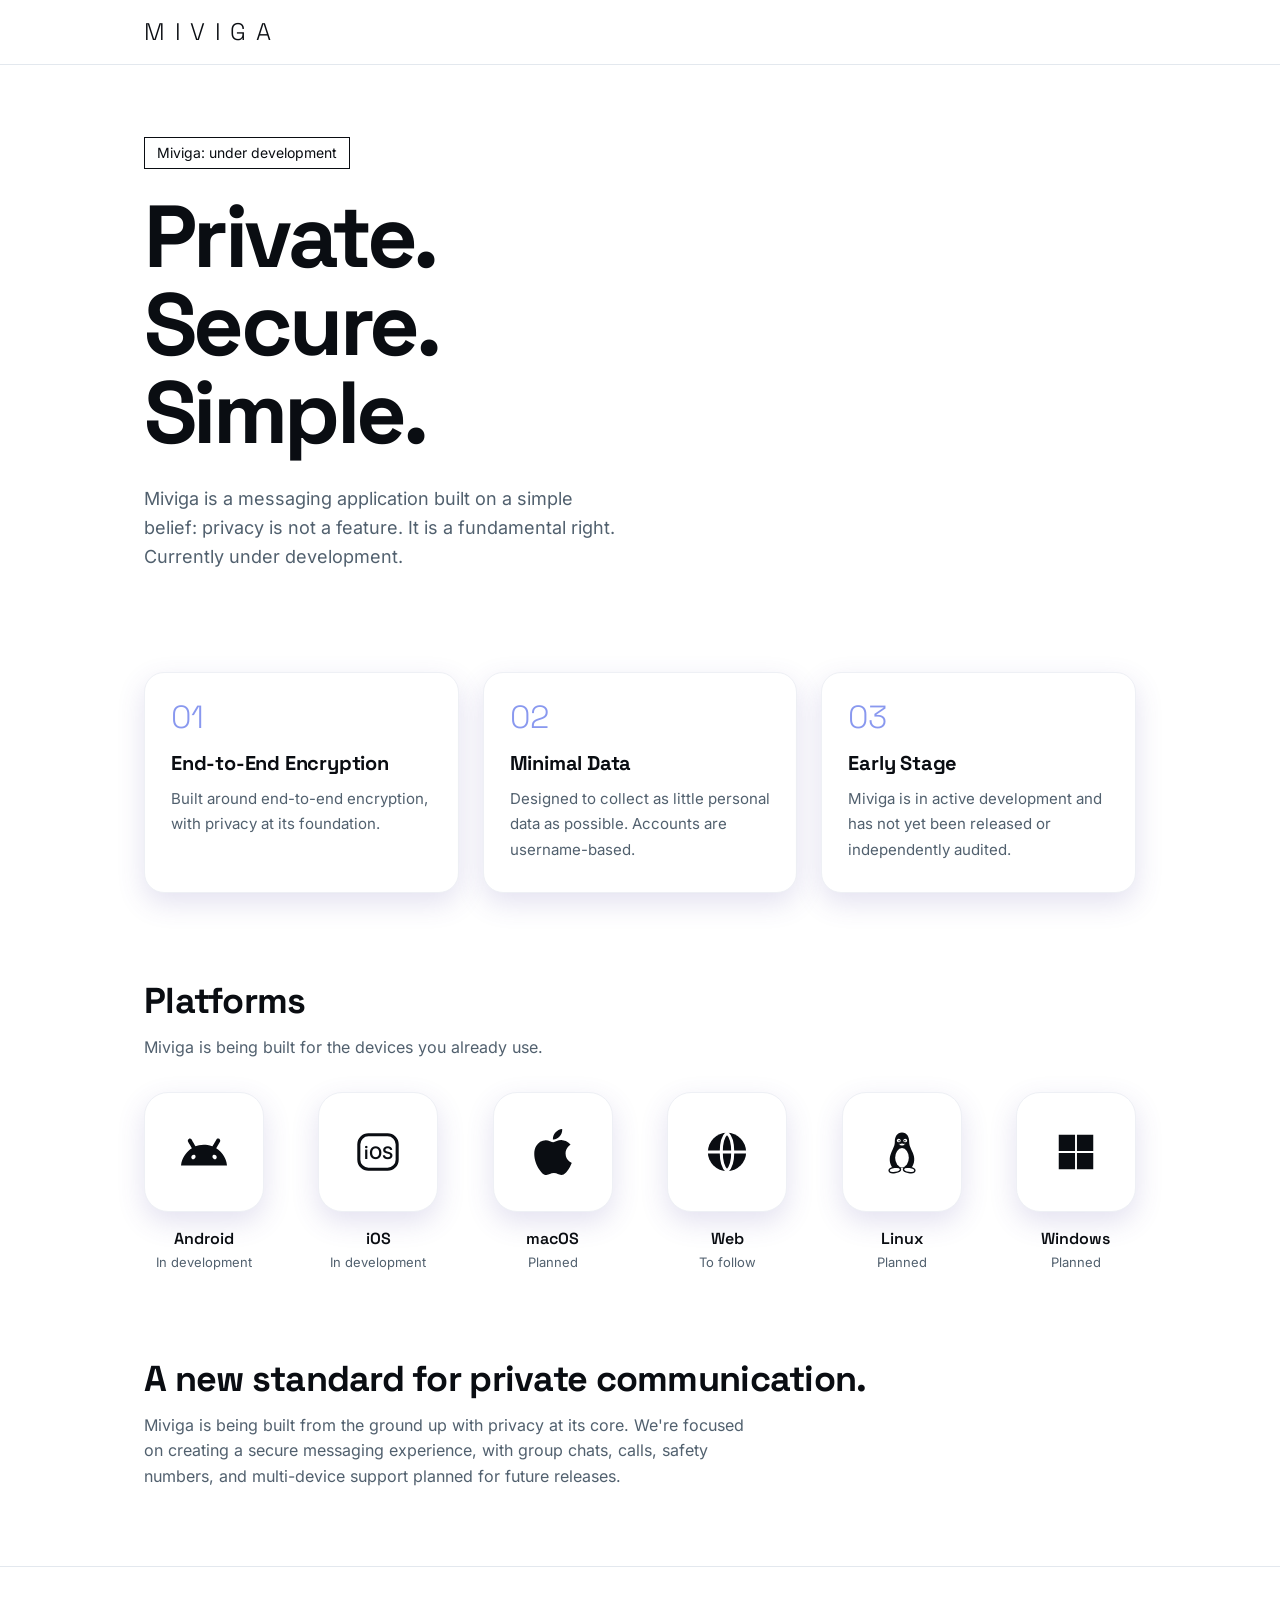
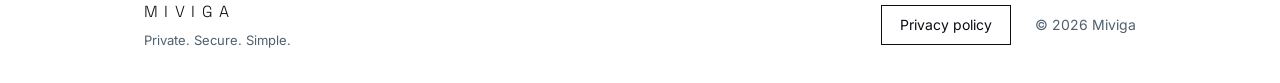
==== commit df514201: "Update platforms order and alignment, hero and footer copy, privacy policy" ====
--- a/index.html
+++ b/index.html
@@ -4,7 +4,7 @@
 <meta charset="utf-8">
 <meta name="viewport" content="width=device-width, initial-scale=1">
 <title>Miviga: private messaging, in development</title>
-<meta name="description" content="Miviga is a messaging application built on the principle that privacy is not a feature, it is a right. Currently under development.">
+<meta name="description" content="Miviga is a messaging application built on a simple belief: privacy is not a feature. It is a fundamental right. Currently under development.">
 <link rel="icon" href="data:image/svg+xml,<svg xmlns=%22http://www.w3.org/2000/svg%22 viewBox=%220 0 100 100%22><text y=%22.9em%22 font-size=%2290%22>M</text></svg>">
 <link rel="preload" href="fonts/space-grotesk.woff2" as="font" type="font/woff2" crossorigin>
 <link rel="stylesheet" href="style.css">
@@ -16,7 +16,7 @@
 <div class="wrap hero">
 <p class="badge">Miviga: under development</p>
 <h1>Private.<br>Secure.<br>Simple.</h1>
-<p class="lead">Miviga is a messaging application built on the principle that privacy is not a feature, it is a right. Currently under development.</p>
+<p class="lead">Miviga is a messaging application built on a simple belief: privacy is not a feature. It is a fundamental right.<br>Currently under development.</p>
 </div>
 </div>
 
@@ -33,8 +33,16 @@
 <p class="sub">Miviga is being built for the devices you already use.</p>
 <ul class="platforms">
 <li>
-<div class="tile"><svg viewBox="0 0 24 24" role="img" aria-label="Windows"><path d="M3 3h8.5v8.5H3zM12.5 3H21v8.5h-8.5zM3 12.5h8.5V21H3zM12.5 12.5H21V21h-8.5z"/></svg></div>
-<span class="p-name">Windows</span><span class="p-status">Planned</span>
+<div class="tile"><svg viewBox="0 0 24 24" role="img" aria-label="Android"><path d="M18.4395 5.5586c-.675 1.1664-1.352 2.3318-2.0274 3.498-.0366-.0155-.0742-.0286-.1113-.043-1.8249-.6957-3.484-.8-4.42-.787-1.8551.0185-3.3544.4643-4.2597.8203-.084-.1494-1.7526-3.021-2.0215-3.4864a1.1451 1.1451 0 0 0-.1406-.1914c-.3312-.364-.9054-.4859-1.379-.203-.475.282-.7136.9361-.3886 1.5019 1.9466 3.3696-.0966-.2158 1.9473 3.3593.0172.031-.4946.2642-1.3926 1.0177C2.8987 12.176.452 14.772 0 18.9902h24c-.119-1.1108-.3686-2.099-.7461-3.0683-.7438-1.9118-1.8435-3.2928-2.7402-4.1836a12.1048 12.1048 0 0 0-2.1309-1.6875c.6594-1.122 1.312-2.2559 1.9649-3.3848.2077-.3615.1886-.7956-.0079-1.1191a1.1001 1.1001 0 0 0-.8515-.5332c-.5225-.0536-.9392.3128-1.0488.5449zm-.0391 8.461c.3944.5926.324 1.3306-.1563 1.6503-.4799.3197-1.188.0985-1.582-.4941-.3944-.5927-.324-1.3307.1563-1.6504.4727-.315 1.1812-.1086 1.582.4941zM7.207 13.5273c.4803.3197.5506 1.0577.1563 1.6504-.394.5926-1.1038.8138-1.584.4941-.48-.3197-.5503-1.0577-.1563-1.6504.4008-.6021 1.1087-.8106 1.584-.4941z"/></svg></div>
+<span class="p-name">Android</span><span class="p-status">In development</span>
+</li>
+<li>
+<div class="tile"><svg viewBox="0 0 24 24" role="img" aria-label="iOS"><rect class="ring" x="2" y="3" width="20" height="18" rx="5"/><text x="12" y="15.6" text-anchor="middle" font-size="9" font-weight="600" font-family="Inter,Arial,sans-serif">iOS</text></svg></div>
+<span class="p-name">iOS</span><span class="p-status">In development</span>
+</li>
+<li>
+<div class="tile"><svg viewBox="0 0 24 24" role="img" aria-label="macOS"><path d="M12.152 6.896c-.948 0-2.415-1.078-3.96-1.04-2.04.027-3.91 1.183-4.961 3.014-2.117 3.675-.546 9.103 1.519 12.09 1.013 1.454 2.208 3.09 3.792 3.039 1.52-.065 2.09-.987 3.935-.987 1.831 0 2.35.987 3.96.948 1.637-.026 2.676-1.48 3.676-2.948 1.156-1.688 1.636-3.325 1.662-3.415-.039-.013-3.182-1.221-3.22-4.857-.026-3.04 2.48-4.494 2.597-4.559-1.429-2.09-3.623-2.324-4.39-2.376-2-.156-3.675 1.09-4.61 1.09zM15.53 3.83c.843-1.012 1.4-2.427 1.245-3.83-1.207.052-2.662.805-3.532 1.818-.78.896-1.454 2.338-1.273 3.714 1.338.104 2.715-.688 3.559-1.701"/></svg></div>
+<span class="p-name">macOS</span><span class="p-status">Planned</span>
 </li>
 <li>
 <div class="tile"><svg viewBox="0 0 24 24" role="img" aria-label="Web"><circle cx="12" cy="12" r="10"/><path class="cut" d="M2 12h20M12 2c-4 3.5-4 16.5 0 20M12 2c4 3.5 4 16.5 0 20"/></svg></div>
@@ -55,23 +63,15 @@
 <span class="p-name">Linux</span><span class="p-status">Planned</span>
 </li>
 <li>
-<div class="tile"><svg viewBox="0 0 24 24" role="img" aria-label="iOS"><rect class="ring" x="2" y="3" width="20" height="18" rx="5"/><text x="12" y="15.6" text-anchor="middle" font-size="9" font-weight="600" font-family="Inter,Arial,sans-serif">iOS</text></svg></div>
-<span class="p-name">iOS</span><span class="p-status">In development</span>
-</li>
-<li>
-<div class="tile"><svg viewBox="0 0 24 24" role="img" aria-label="macOS"><path d="M12.152 6.896c-.948 0-2.415-1.078-3.96-1.04-2.04.027-3.91 1.183-4.961 3.014-2.117 3.675-.546 9.103 1.519 12.09 1.013 1.454 2.208 3.09 3.792 3.039 1.52-.065 2.09-.987 3.935-.987 1.831 0 2.35.987 3.96.948 1.637-.026 2.676-1.48 3.676-2.948 1.156-1.688 1.636-3.325 1.662-3.415-.039-.013-3.182-1.221-3.22-4.857-.026-3.04 2.48-4.494 2.597-4.559-1.429-2.09-3.623-2.324-4.39-2.376-2-.156-3.675 1.09-4.61 1.09zM15.53 3.83c.843-1.012 1.4-2.427 1.245-3.83-1.207.052-2.662.805-3.532 1.818-.78.896-1.454 2.338-1.273 3.714 1.338.104 2.715-.688 3.559-1.701"/></svg></div>
-<span class="p-name">macOS</span><span class="p-status">Planned</span>
-</li>
-<li>
-<div class="tile"><svg viewBox="0 0 24 24" role="img" aria-label="Android"><path d="M18.4395 5.5586c-.675 1.1664-1.352 2.3318-2.0274 3.498-.0366-.0155-.0742-.0286-.1113-.043-1.8249-.6957-3.484-.8-4.42-.787-1.8551.0185-3.3544.4643-4.2597.8203-.084-.1494-1.7526-3.021-2.0215-3.4864a1.1451 1.1451 0 0 0-.1406-.1914c-.3312-.364-.9054-.4859-1.379-.203-.475.282-.7136.9361-.3886 1.5019 1.9466 3.3696-.0966-.2158 1.9473 3.3593.0172.031-.4946.2642-1.3926 1.0177C2.8987 12.176.452 14.772 0 18.9902h24c-.119-1.1108-.3686-2.099-.7461-3.0683-.7438-1.9118-1.8435-3.2928-2.7402-4.1836a12.1048 12.1048 0 0 0-2.1309-1.6875c.6594-1.122 1.312-2.2559 1.9649-3.3848.2077-.3615.1886-.7956-.0079-1.1191a1.1001 1.1001 0 0 0-.8515-.5332c-.5225-.0536-.9392.3128-1.0488.5449zm-.0391 8.461c.3944.5926.324 1.3306-.1563 1.6503-.4799.3197-1.188.0985-1.582-.4941-.3944-.5927-.324-1.3307.1563-1.6504.4727-.315 1.1812-.1086 1.582.4941zM7.207 13.5273c.4803.3197.5506 1.0577.1563 1.6504-.394.5926-1.1038.8138-1.584.4941-.48-.3197-.5503-1.0577-.1563-1.6504.4008-.6021 1.1087-.8106 1.584-.4941z"/></svg></div>
-<span class="p-name">Android</span><span class="p-status">In development</span>
+<div class="tile"><svg viewBox="0 0 24 24" role="img" aria-label="Windows"><path d="M3 3h8.5v8.5H3zM12.5 3H21v8.5h-8.5zM3 12.5h8.5V21H3zM12.5 12.5H21V21h-8.5z"/></svg></div>
+<span class="p-name">Windows</span><span class="p-status">Planned</span>
 </li>
 </ul>
 </div></section>
 
 <section><div class="wrap">
 <h2>A new standard for private communication.</h2>
-<p class="sub">Miviga is being built from the ground up with privacy as its foundation. Group chats, calls, safety numbers and multiple devices are planned after the first release.</p>
+<p class="sub">Miviga is being built from the ground up with privacy at its core. We're focused on creating a secure messaging experience, with group chats, calls, safety numbers, and multi-device support planned for future releases.</p>
 </div></section>
 </main>
 <footer><div class="wrap">
--- a/style.css
+++ b/style.css
@@ -25,33 +25,35 @@
 a:focus-visible{outline:2px solid var(--accent);outline-offset:3px}
 
 main{background:var(--bg)}
-.hero{padding:96px 24px 72px}
-h1{font-family:var(--d);font-size:clamp(48px,10vw,104px);line-height:1;letter-spacing:-.04em;margin:0 0 32px;font-weight:700}
-.lead{max-width:560px;font-size:18px;color:var(--muted);margin:0}
-.badge{display:inline-block;border:1px solid var(--ink);padding:4px 12px;font-size:14px;margin:0 0 28px;background:var(--bg)}
+.hero{padding:72px 24px 56px}
+h1{font-family:var(--d);font-size:clamp(44px,8vw,88px);line-height:1;letter-spacing:-.04em;margin:0 0 28px;font-weight:700}
+.lead{max-width:760px;font-size:18px;color:var(--muted);margin:0;text-wrap:balance}
+.badge{display:inline-block;border:1px solid var(--ink);padding:4px 12px;font-size:14px;margin:0 0 24px;background:var(--bg)}
 
-section{padding:56px 0}
-h2{font-family:var(--d);font-size:clamp(28px,4vw,40px);letter-spacing:-.02em;line-height:1.15;margin:0 0 12px}
-.sub{color:var(--muted);max-width:620px;margin:0 0 36px}
+section{padding:44px 0}
+h2{font-family:var(--d);font-size:clamp(26px,3.6vw,36px);letter-spacing:-.02em;line-height:1.15;margin:0 0 12px}
+.sub{color:var(--muted);max-width:620px;margin:0 0 32px}
 
-/* Three feature blocks: cards */
-.cols{display:grid;grid-template-columns:repeat(3,1fr);gap:28px;align-items:stretch}
-.col{background:var(--tile);border:1px solid var(--tile-border);border-radius:22px;box-shadow:var(--tile-shadow);padding:36px 30px 40px}
-.num{font-family:var(--d);font-size:40px;font-weight:300;line-height:1;margin:0 0 28px;color:var(--accent);opacity:.6}
-.col h3{font-family:var(--d);margin:0 0 14px;font-size:22px;line-height:1.25;letter-spacing:-.01em}
-.col .d{color:var(--muted);font-size:16px;line-height:1.75;margin:0}
+/* Three feature blocks: compact cards */
+.cols{display:grid;grid-template-columns:repeat(3,1fr);gap:24px;align-items:stretch}
+.col{background:var(--tile);border:1px solid var(--tile-border);border-radius:20px;box-shadow:var(--tile-shadow);padding:28px 26px 30px}
+.num{font-family:var(--d);font-size:32px;font-weight:300;line-height:1;margin:0 0 18px;color:var(--accent);opacity:.6}
+.col h3{font-family:var(--d);margin:0 0 10px;font-size:20px;line-height:1.25;letter-spacing:-.01em}
+.col .d{color:var(--muted);font-size:15px;line-height:1.7;margin:0}
 
-/* Platforms: rounded cards (centered) */
-.platforms{list-style:none;margin:0 auto;padding:0;display:grid;grid-template-columns:repeat(3,1fr);gap:40px 24px;max-width:640px;justify-items:center}
+/* Platforms: 6 tiles in one row.
+   First tile = left edge of card 1, last tile = right edge of card 3.
+   Columns never exceed 120px; leftover space is distributed between tiles. */
+.platforms{list-style:none;margin:0;padding:0;display:grid;grid-template-columns:repeat(6,minmax(0,120px));justify-content:space-between;gap:18px}
 .platforms li{display:flex;flex-direction:column;align-items:center;text-align:center;gap:2px;width:100%}
-.tile{width:100%;max-width:152px;aspect-ratio:1;display:flex;align-items:center;justify-content:center;background:var(--tile);border:1px solid var(--tile-border);border-radius:28px;box-shadow:var(--tile-shadow);margin:0 auto 14px}
-.tile svg{width:64px;height:64px;fill:var(--ink)}
+.tile{width:100%;aspect-ratio:1;display:flex;align-items:center;justify-content:center;background:var(--tile);border:1px solid var(--tile-border);border-radius:24px;box-shadow:var(--tile-shadow);margin:0 0 12px}
+.tile svg{width:46px;height:46px;fill:var(--ink)}
 .tile svg .cut{fill:none;stroke:var(--tile);stroke-width:1.6;stroke-linecap:round}
 .tile svg .ring{fill:none;stroke:var(--ink);stroke-width:1.6}
 .tile svg text{fill:var(--ink);stroke:none}
 
-.p-name{font-family:var(--d);font-size:18px;font-weight:600}
-.p-status{font-size:14px;color:var(--muted)}
+.p-name{font-family:var(--d);font-size:16px;font-weight:600}
+.p-status{font-size:13px;color:var(--muted);line-height:1.35}
 
 footer{border-top:1px solid var(--line);padding:32px 0;color:var(--muted);font-size:14px;background:var(--bg)}
 footer .wrap{display:flex;flex-wrap:wrap;gap:16px;justify-content:space-between;align-items:center}
@@ -68,18 +70,19 @@
 .doc p,.doc li{color:var(--muted)}
 .doc a{text-decoration:none}
 
-/* Tablet: 3 cards get tight, keep them readable */
+/* Tablet */
 @media (max-width:980px){
-  .cols{gap:20px}
-  .col{padding:30px 24px 34px}
+  .cols{gap:18px}
+  .col{padding:24px 20px 26px}
+  .platforms{gap:14px}
 }
 
-/* Mobile: stacked */
+/* Mobile: cards stacked, platforms 3 x 2 (edge to edge) */
 @media (max-width:760px){
-  .cols{grid-template-columns:1fr;gap:20px}
-  .col{padding:28px 24px 32px}
-  .num{margin-bottom:20px}
-  .hero{padding:56px 24px 48px}
-  .platforms{gap:28px 16px}
-  .tile svg{width:48px;height:48px}
+  .cols{grid-template-columns:1fr;gap:16px}
+  .col{padding:24px 22px 26px}
+  .hero{padding:48px 24px 40px}
+  section{padding:36px 0}
+  .platforms{grid-template-columns:repeat(3,minmax(0,104px));justify-content:space-between;gap:24px 14px}
+  .tile svg{width:40px;height:40px}
 }
